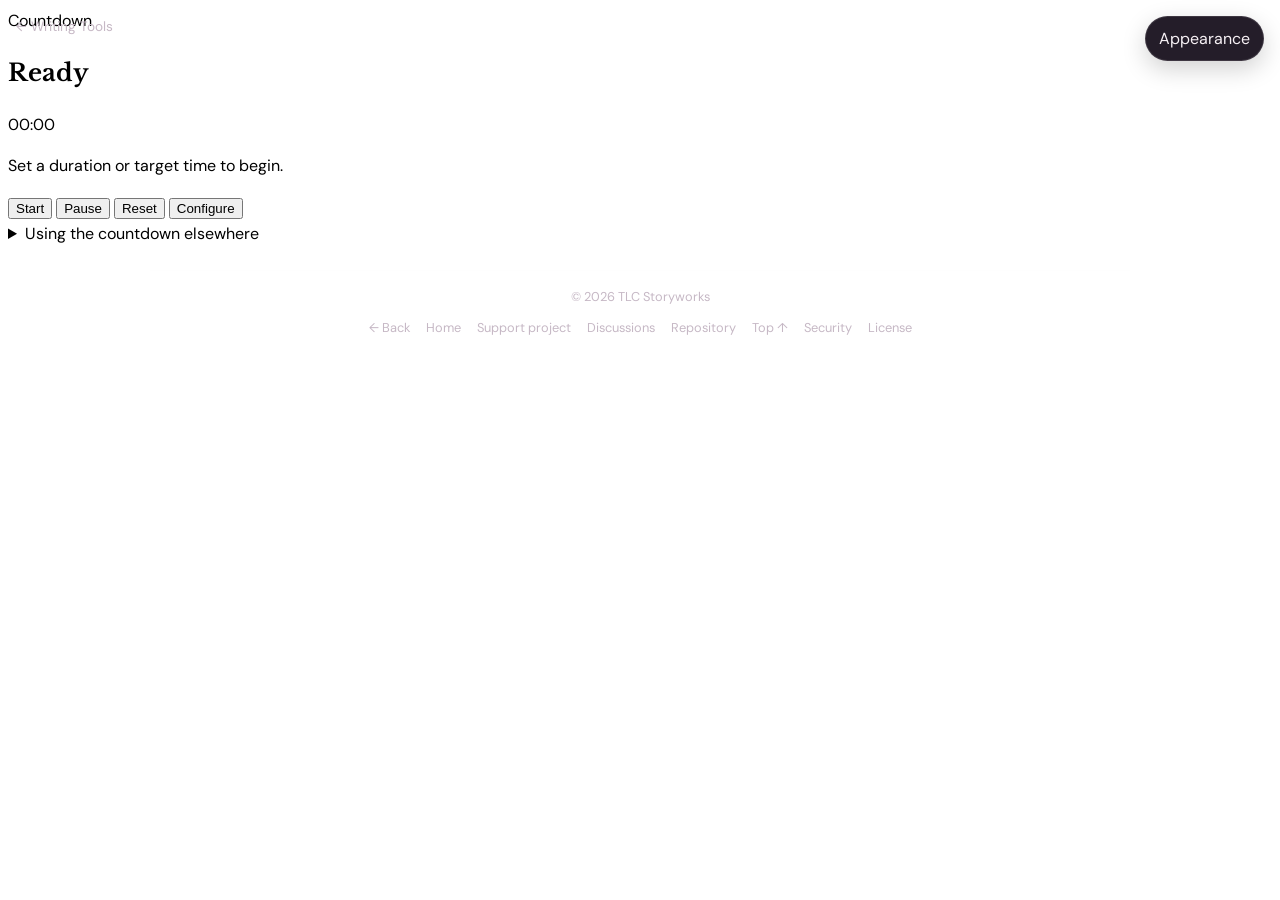
==== countdown/index.html @ beae3d91 "Add countdown widget" ====
<!doctype html>
<html lang="en">
<head>
  <meta charset="utf-8">
  <meta name="viewport" content="width=device-width, initial-scale=1">
  <title>Countdown · TLC Storyworks</title>
  <link rel="stylesheet" href="style.css">
  <link rel="stylesheet" href="../theme.css">
  <link rel="stylesheet" href="../links.css">
</head>
<body data-tool="countdown">
  <a class="back-link" href="../">← Writing Tools</a>
  <main class="countdown-shell" id="top">
    <section class="countdown-card" aria-labelledby="countdown-title">
      <div class="eyebrow" id="countdown-label">Countdown</div>
      <h1 id="countdown-title">Ready</h1>
      <div class="time" id="time" role="timer" aria-label="0 seconds remaining">00:00</div>
      <p id="countdown-status" class="countdown-status">Set a duration or target time to begin.</p>
      <div id="live-status" class="visually-hidden" role="status" aria-live="polite" aria-atomic="true"></div>
    </section>
    <section class="controls" aria-label="Countdown controls">
      <button id="start" class="primary">Start</button>
      <button id="pause">Pause</button>
      <button id="reset">Reset</button>
      <button id="configure" class="secondary">Configure</button>
    </section>
    <details class="usage-help">
      <summary>Using the countdown elsewhere</summary>
      <div class="usage-content">
        <section>
          <h2>OBS / Streamlabs</h2>
          <p>Add the countdown as a <strong>Browser Source</strong> using the viewer URL below.</p>
          <div class="url-box"><code id="viewer-url"></code><button type="button" class="copy-url" data-url="viewer-url">Copy</button></div>
          <p class="usage-note">Viewer mode hides the controls and uses a transparent background.</p>
        </section>
        <section>
          <h2>Website / Embed</h2>
          <p>Use the <code>?embed</code> version for a clean embedded countdown.</p>
          <div class="url-box"><code id="embed-url"></code><button type="button" class="copy-url" data-url="embed-url">Copy</button></div>
          <div class="code-box"><code id="iframe-code"></code><button type="button" class="copy-url" data-url="iframe-code">Copy iframe</button></div>
        </section>
        <section>
          <h2>Direct use</h2>
          <p>For the full interactive countdown, use the normal page without a query parameter:</p>
          <div class="url-box"><code id="direct-url"></code><button type="button" class="copy-url" data-url="direct-url">Copy</button></div>
        </section>
      </div>
    </details>
  </main>
  <footer class="site-footer">
    <p class="copyright">© 2026 TLC Storyworks</p>
    <nav class="footer-links" aria-label="TLC Storyworks links">
      <a href="../">← Back</a><a href="../">Home</a>
      <a href="https://github.com/sponsors/tlcstoryworks">Support project</a>
      <a href="https://github.com/tlcstoryworks/writer-tools/discussions">Discussions</a>
      <a href="https://github.com/tlcstoryworks/writer-tools">Repository</a>
      <a href="#top">Top ↑</a><a href="../SECURITY.md">Security</a><a href="../LICENSE">License</a>
    </nav>
  </footer>
  <dialog id="settings-dialog" class="settings-dialog" aria-labelledby="settings-title">
    <form method="dialog" id="settings-form" class="settings-card">
      <div class="settings-header">
        <div><div class="eyebrow">TLC Storyworks · Writing Tools</div><h2 id="settings-title">Countdown Settings</h2></div>
        <button type="button" id="close-settings" class="icon-button" aria-label="Close settings">×</button>
      </div>
      <div class="settings-grid">
        <label>Label<input id="setting-label" type="text" maxlength="100"></label>
        <label>Mode<select id="setting-mode"><option value="duration">Duration</option><option value="target">Target date &amp; time</option></select></label>
      </div>
      <fieldset id="duration-fields">
        <legend>Duration</legend><p class="settings-help">Choose how long the countdown should run.</p>
        <div class="duration-grid">
          <label>Hours<input id="setting-hours" type="number" min="0" max="999" step="1"></label>
          <label>Minutes<input id="setting-minutes" type="number" min="0" max="59" step="1"></label>
          <label>Seconds<input id="setting-seconds" type="number" min="0" max="59" step="1"></label>
        </div>
      </fieldset>
      <fieldset id="target-fields" hidden>
        <legend>Target</legend><p class="settings-help">The countdown uses your browser's local date and time.</p>
        <label>Target date &amp; time<input id="setting-target" type="datetime-local"></label>
      </fieldset>
      <fieldset><legend>After zero</legend><label class="check"><input id="setting-count-up" type="checkbox"> Count up after the countdown reaches zero</label></fieldset>
      <div class="settings-actions">
        <button type="button" id="restore-defaults" class="danger">Restore defaults</button><span class="settings-spacer"></span>
        <button type="button" id="cancel-settings">Cancel</button><button type="submit" class="primary">Save &amp; Apply</button>
      </div>
    </form>
  </dialog>
  <script src="../embed.js"></script>
  <script src="../theme.js"></script>
  <script src="app.js"></script>
</body>
</html>
---- theme.css ----
:root {
  --theme-bg: #17131a;
  --theme-panel: #241d29;
  --theme-panel-hover: #2d2433;
  --theme-text: #f7f1f5;
  --theme-muted: #c6b8c5;
  --theme-accent: #d7a9c9;
  --theme-accent-strong: #efc8df;
  --theme-track: #3a2e3d;
  --theme-border: rgba(255,255,255,.09);
  --theme-font-family: system-ui, sans-serif;
  --theme-heading-font-family: Georgia, serif;
  --theme-text-scale: 1;
  --theme-line-height: 1.6;
}

body {
  font-family: var(--theme-font-family);
  font-size: calc(1rem * var(--theme-text-scale));
  line-height: var(--theme-line-height);
}

h1, h2, h3, h4, h5, h6 { font-family: var(--theme-heading-font-family); }

.theme-button {
  position: fixed; top: 1rem; right: 1rem; z-index: 20;
  min-height: 44px;
  border: 1px solid var(--theme-border); border-radius: 999px;
  padding: .55rem .8rem; color: var(--theme-text); background: var(--theme-panel);
  font: inherit; cursor: pointer; box-shadow: 0 8px 24px rgba(0,0,0,.18);
}
.theme-button:hover { background: var(--theme-panel-hover); }
.theme-button:focus-visible { outline: 2px solid var(--theme-accent-strong); outline-offset: 3px; }

.theme-dialog {
  width: min(720px, 94vw); max-height: 90vh; padding: 0;
  border: 1px solid var(--theme-border); border-radius: 22px;
  background: var(--theme-panel); color: var(--theme-text);
  box-shadow: 0 30px 100px rgba(0,0,0,.55);
}
.theme-dialog::backdrop { background: rgba(10,7,12,.72); backdrop-filter: blur(3px); }
.theme-card { padding: 1.5rem; overflow: auto; max-height: 90vh; }
.theme-header, .theme-actions { display:flex; align-items:center; gap:1rem; }
.theme-header { justify-content:space-between; margin-bottom:1.25rem; }
.theme-header h2 { margin:.25rem 0 0; font-family:"Libre Baskerville",Georgia,serif; }
.theme-close {
  width:2.75rem; height:2.75rem; padding:0; border-radius:50%;
  color:var(--theme-text); background:var(--theme-panel-hover);
  border:1px solid var(--theme-border); font-size:1.35rem; line-height:1;
}
.theme-section { margin:1.25rem 0 0; padding:1rem; border:1px solid var(--theme-border); border-radius:14px; }
.theme-section h3 { margin:0 0 .8rem; font-size:1rem; }
.theme-presets { display:grid; grid-template-columns:repeat(2,minmax(0,1fr)); gap:.65rem; }
.theme-preset { display:flex; align-items:center; gap:.65rem; text-align:left; }
.theme-swatch { width:1.5rem; height:1.5rem; border-radius:50%; border:1px solid var(--theme-border); flex:0 0 auto; }
.theme-custom-grid { display:grid; grid-template-columns:repeat(2,minmax(0,1fr)); gap:.8rem 1rem; }
.theme-typography-grid { display:grid; grid-template-columns:repeat(2,minmax(0,1fr)); gap:.8rem 1rem; }
.theme-field select { min-height:44px; width:100%; padding:.65rem .7rem; border:1px solid var(--theme-border); border-radius:9px; color:var(--theme-text); background:var(--theme-bg); font:inherit; }
.theme-typography-help { margin:.8rem 0 0; color:var(--theme-muted); font-size:.8rem; line-height:1.5; }
.theme-field { display:grid; gap:.35rem; color:var(--theme-muted); font-size:.85rem; }
.theme-field-row { display:flex; align-items:center; gap:.55rem; }
.theme-field input[type=color] { width:44px; height:44px; min-width:44px; padding:.15rem; border:1px solid var(--theme-border); border-radius:8px; background:var(--theme-panel-hover); }
.theme-field code { flex:1; color:var(--theme-text); background:color-mix(in srgb,var(--theme-text) 8%,transparent); padding:.35rem .45rem; border-radius:6px; }
.theme-contrast { margin-top:.8rem; color:var(--theme-muted); font-size:.8rem; line-height:1.5; }
.theme-spacer { flex:1; }
.theme-actions { margin-top:1.25rem; }
.theme-actions button { color:var(--theme-text); background:var(--theme-panel-hover); border:1px solid var(--theme-border); border-radius:999px; padding:.7rem 1rem; font:inherit; cursor:pointer; }
.theme-actions .theme-save { color:var(--theme-panel); background:var(--theme-accent); font-weight:700; border-color:transparent; }
.theme-actions .theme-reset { color:var(--theme-accent-strong); }

@media (max-width:600px) {
  .theme-custom-grid, .theme-typography-grid, .theme-presets { grid-template-columns:1fr; }
  .theme-card { padding:1rem; }
  .theme-actions { flex-wrap:wrap; }
  .theme-spacer { display:none; }
}


/* Accessibility baseline */
.theme-button:focus-visible,
.theme-preset:focus-visible,
.theme-field input:focus-visible,
.theme-field select:focus-visible,
.theme-actions button:focus-visible,
.theme-close:focus-visible {
  outline: 2px solid var(--theme-accent-strong);
  outline-offset: 3px;
}

@media (prefers-reduced-motion: reduce) {
  *,
  *::before,
  *::after {
    scroll-behavior: auto !important;
    animation-duration: 0.01ms !important;
    animation-iteration-count: 1 !important;
    transition-duration: 0.01ms !important;
  }
}


.visually-hidden {
  position: absolute !important;
  width: 1px !important;
  height: 1px !important;
  padding: 0 !important;
  margin: -1px !important;
  overflow: hidden !important;
  clip: rect(0, 0, 0, 0) !important;
  white-space: nowrap !important;
  border: 0 !important;
}
---- links.css ----
/* Shared link and navigation styles */

:root {
  --link-shell-width: 980px;
}

.back-link {
  position: fixed;
  top: 1rem;
  left: 1rem;
  z-index: 2;
  color: var(--theme-muted);
  text-decoration: none;
  font-size: .85rem;
}

.back-link:hover {
  color: var(--theme-accent-strong);
  text-decoration: underline;
}

.back-link:focus-visible,
a:focus-visible {
  outline: 2px solid var(--theme-accent-strong);
  outline-offset: 3px;
}

.site-footer {
  width: min(var(--link-shell-width), 92vw);
  margin: 1.5rem auto 2rem;
  padding-top: 1rem;
  border-top: 1px solid var(--theme-border);
  text-align: center;
  font-size: .8rem;
}

.site-footer .copyright {
  margin: 0;
  color: var(--theme-muted);
}

.footer-links {
  display: flex;
  flex-wrap: wrap;
  justify-content: center;
  gap: .5rem 1rem;
  margin-top: .65rem;
}

.footer-links a {
  color: var(--theme-muted);
  text-decoration: none;
}

.footer-links a:hover {
  color: var(--theme-accent);
  text-decoration: underline;
}

@media (max-width: 600px) {
  .site-footer {
    width: min(var(--link-shell-width), 92vw);
  }
}

body.viewer .back-link,
body.embed .back-link,
body.viewer .site-footer,
body.embed .site-footer {
  display: none;
}
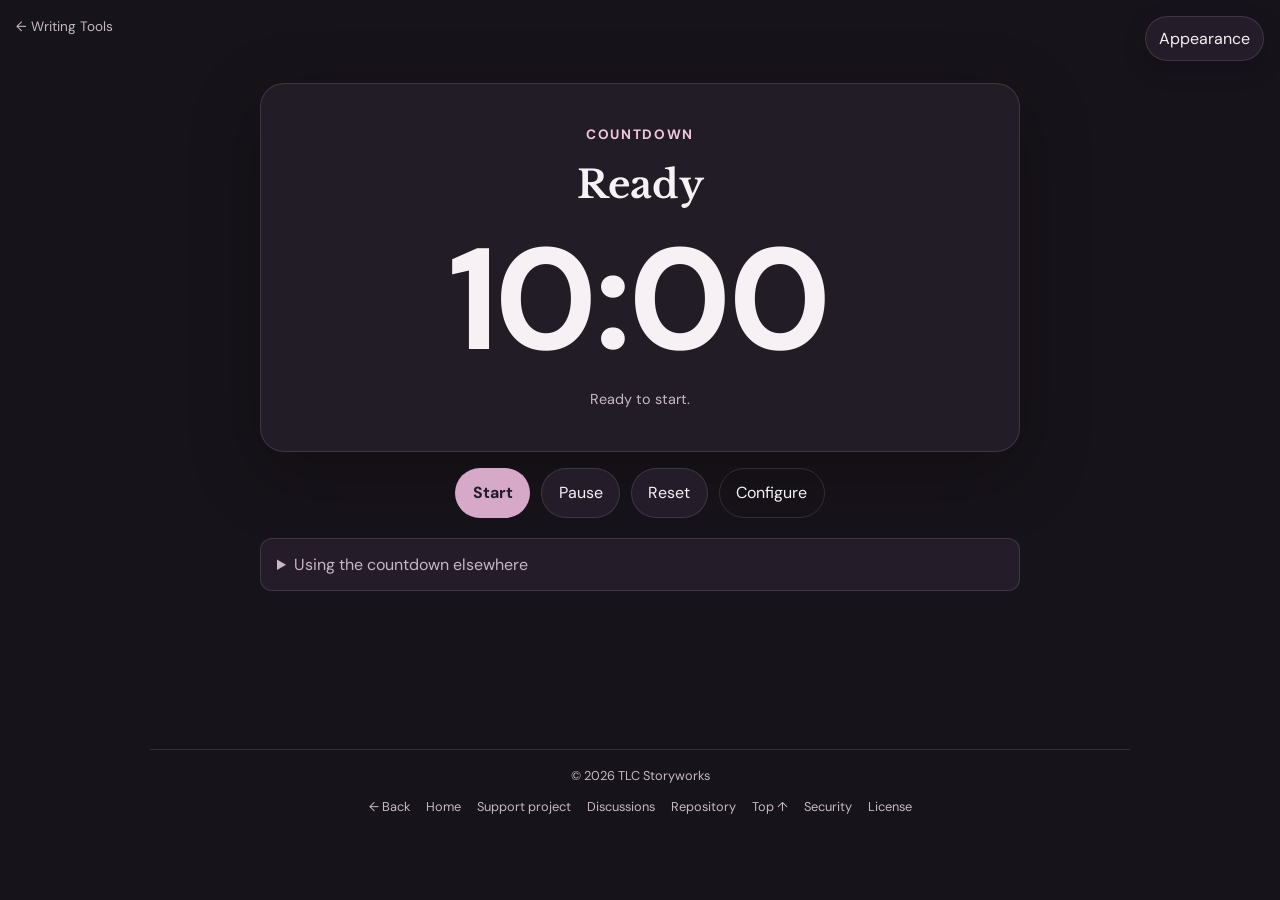
==== commit 63640c3e: "Document interactive embed mode" ====
--- a/countdown/index.html
+++ b/countdown/index.html
@@ -35,7 +35,7 @@
         </section>
         <section>
           <h2>Website / Embed</h2>
-          <p>Use the <code>?embed</code> version for a clean embedded countdown.</p>
+          <p>Use the <code>?embed</code> version for an interactive embedded countdown. It keeps the countdown controls available while using a transparent background.</p>
           <div class="url-box"><code id="embed-url"></code><button type="button" class="copy-url" data-url="embed-url">Copy</button></div>
           <div class="code-box"><code id="iframe-code"></code><button type="button" class="copy-url" data-url="iframe-code">Copy iframe</button></div>
         </section>
--- a/countdown/style.css
+++ b/countdown/style.css
@@ -0,0 +1,25 @@
+:root { --link-shell-width: 760px; }
+* { box-sizing: border-box; }
+body { margin:0; min-height:100vh; display:grid; place-items:center; background:var(--theme-bg); color:var(--theme-text); font-family:var(--theme-font-family); line-height:var(--theme-line-height); }
+.countdown-shell { width:min(760px,92vw); padding:2rem 0; }
+.countdown-card { padding:2.5rem; border:1px solid var(--theme-border); border-radius:24px; background:color-mix(in srgb,var(--theme-panel) 94%,transparent); box-shadow:0 20px 70px rgba(0,0,0,.28); text-align:center; }
+.eyebrow { color:var(--theme-accent-strong); font-size:.85rem; font-weight:700; letter-spacing:.12em; text-transform:uppercase; }
+h1 { margin:.55rem 0 .25rem; font-family:var(--theme-heading-font-family); font-size:clamp(1.5rem,4vw,2.4rem); }
+.time { margin:.75rem 0 1rem; font-size:clamp(4rem,14vw,9rem); font-variant-numeric:tabular-nums; font-weight:700; line-height:1; }
+.countdown-status { min-height:1.5em; margin:0; color:var(--theme-muted); font-size:.9rem; }
+.controls { display:flex; flex-wrap:wrap; justify-content:center; gap:.65rem; margin-top:1rem; }
+button,input,select { font:inherit; }
+button { min-height:44px; border:1px solid var(--theme-border); border-radius:999px; padding:.7rem 1.05rem; color:var(--theme-text); background:var(--theme-panel); cursor:pointer; }
+button:hover { background:var(--theme-panel-hover); } button.primary { border-color:transparent; background:var(--theme-accent); color:var(--theme-panel); font-weight:700; } button.secondary { background:transparent; } button.danger { color:#f2c4c4; }
+.usage-help { margin-top:1.25rem; border:1px solid var(--theme-border); border-radius:12px; background:var(--theme-panel); }
+.usage-help summary { padding:.8rem 1rem; cursor:pointer; color:var(--theme-muted); }
+.usage-content { padding:0 1rem 1rem; } .usage-content section+section { margin-top:1.25rem; } .usage-content h2 { margin:0 0 .4rem; font-size:1rem; } .usage-content p { margin:.4rem 0; color:var(--theme-muted); font-size:.85rem; } .usage-note { font-size:.8rem!important; }
+.url-box,.code-box { display:flex; align-items:center; gap:.5rem; margin-top:.5rem; } .url-box code,.code-box code { flex:1; min-width:0; overflow-wrap:anywhere; padding:.5rem .65rem; border-radius:8px; background:color-mix(in srgb,var(--theme-text) 8%,transparent); color:var(--theme-text); font-size:.75rem; } .copy-url { flex:0 0 auto; padding:.55rem .8rem; }
+.settings-dialog { width:min(680px,94vw); max-height:90vh; padding:0; border:1px solid var(--theme-border); border-radius:22px; background:var(--theme-panel); color:var(--theme-text); box-shadow:0 30px 100px rgba(0,0,0,.55); }
+.settings-dialog::backdrop { background:rgba(10,7,12,.72); backdrop-filter:blur(3px); } .settings-card { padding:1.5rem; overflow:auto; max-height:90vh; } .settings-header,.settings-actions { display:flex; align-items:center; gap:1rem; } .settings-header { justify-content:space-between; margin-bottom:1.25rem; } .settings-header h2 { margin:.25rem 0 0; font-family:var(--theme-heading-font-family); } .icon-button { width:44px;height:44px;padding:0;border-radius:50%;font-size:1.35rem;line-height:1; }
+.settings-grid,.duration-grid { display:grid; grid-template-columns:repeat(2,minmax(0,1fr)); gap:.8rem 1rem; } .duration-grid { grid-template-columns:repeat(3,minmax(0,1fr)); } .settings-grid label,.duration-grid label,fieldset>label { display:grid; gap:.35rem; color:var(--theme-muted); font-size:.85rem; }
+input,select { min-height:44px; width:100%; padding:.65rem .7rem; border:1px solid var(--theme-border); border-radius:9px; color:var(--theme-text); background:var(--theme-bg); } fieldset { margin:1.25rem 0 0; padding:1rem; border:1px solid var(--theme-border); border-radius:14px; } legend { padding:0 .35rem; color:var(--theme-text); font-weight:700; } .settings-help { margin:0 0 .8rem; color:var(--theme-muted); font-size:.8rem; } .check { display:flex!important; align-items:center; gap:.55rem!important; } .check input { width:1.15rem; min-height:1.15rem; } .settings-actions { margin-top:1.25rem; } .settings-spacer { flex:1; }
+body.viewer,body.embed { background:transparent; } body.viewer .countdown-shell,body.embed .countdown-shell { width:min(760px,94vw); padding:1rem; } body.viewer .controls,body.viewer .usage-help { display:none; } body.viewer .countdown-card,body.embed .countdown-card { box-shadow:none; } body.viewer .countdown-status,body.embed .countdown-status { display:none; }
+@media (max-width:600px) { .countdown-card{padding:1.5rem;} .settings-grid,.duration-grid{grid-template-columns:1fr;} .settings-actions{flex-wrap:wrap;} .settings-spacer{display:none;} }
+button:focus-visible,input:focus-visible,select:focus-visible,summary:focus-visible,a:focus-visible { outline:2px solid var(--theme-accent-strong); outline-offset:3px; }
+@media (prefers-reduced-motion:reduce) { *,*::before,*::after { scroll-behavior:auto!important; animation-duration:.01ms!important; animation-iteration-count:1!important; transition-duration:.01ms!important; } }
